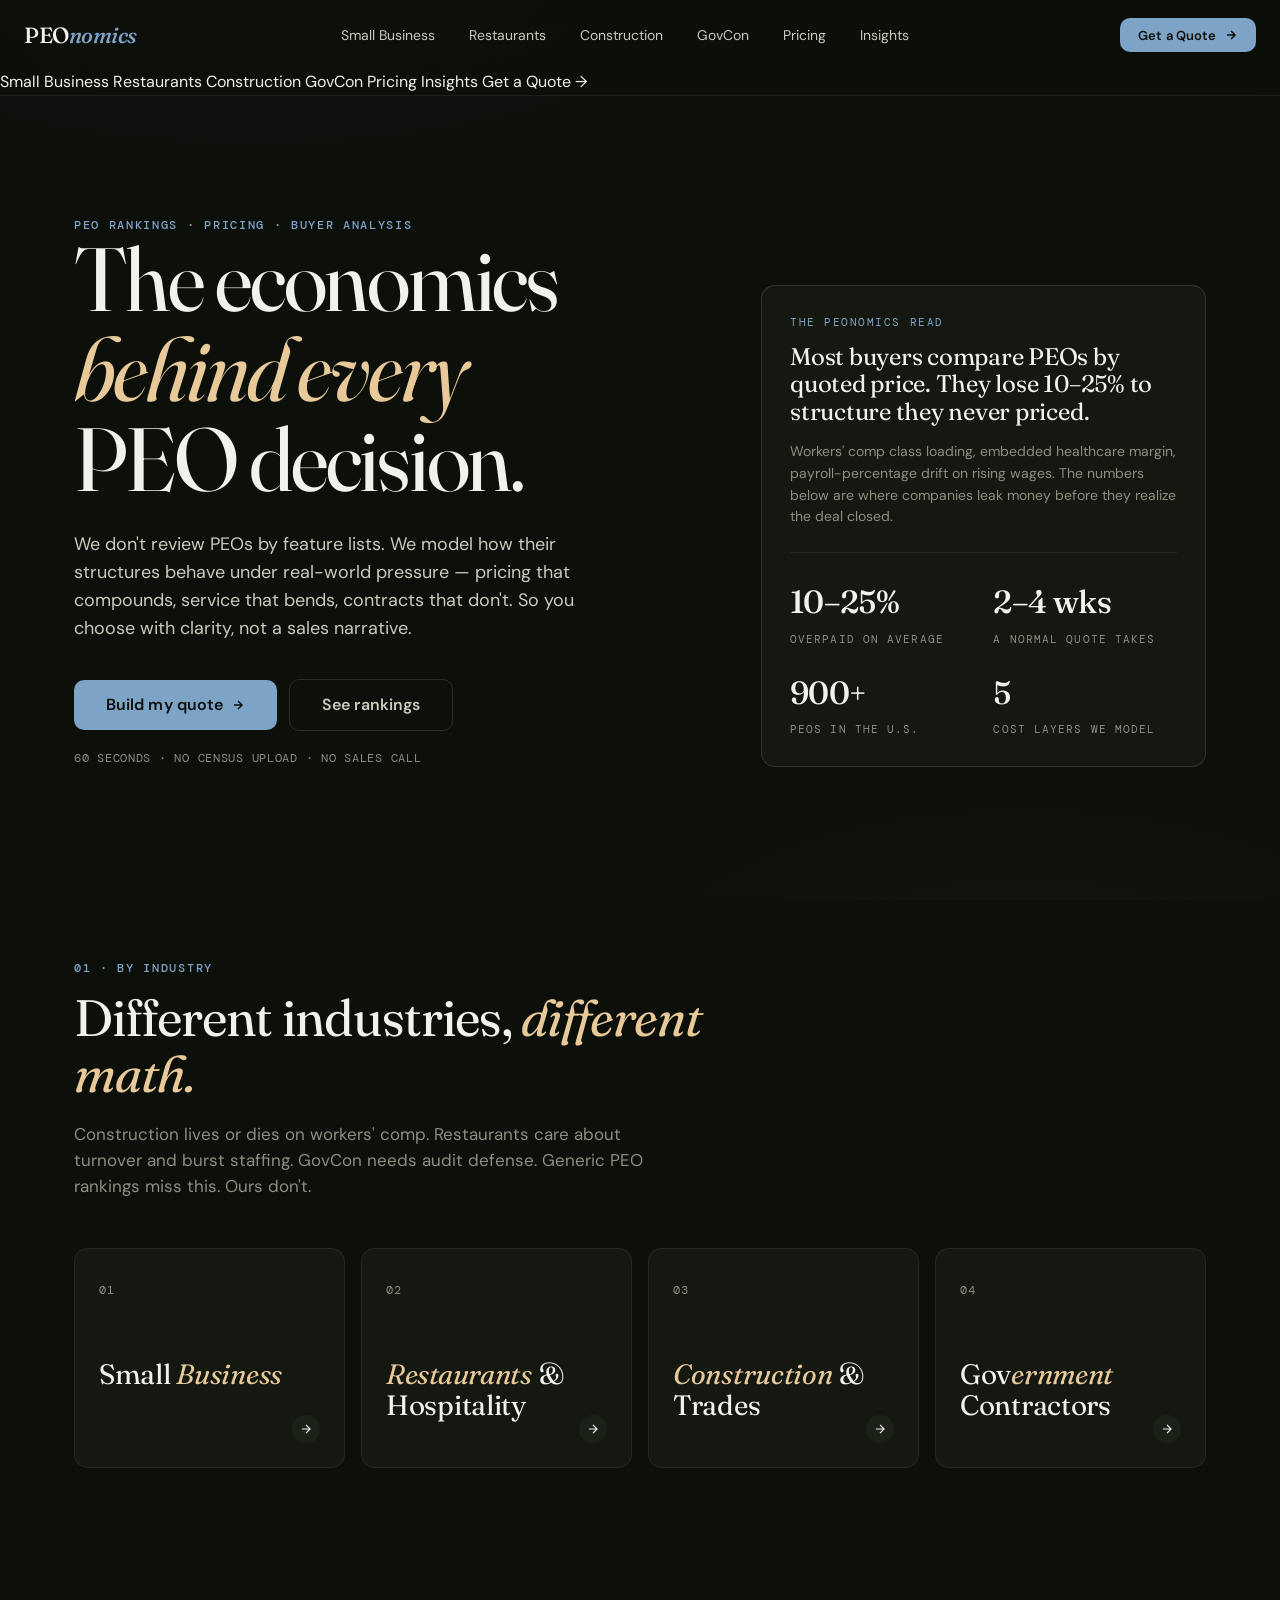
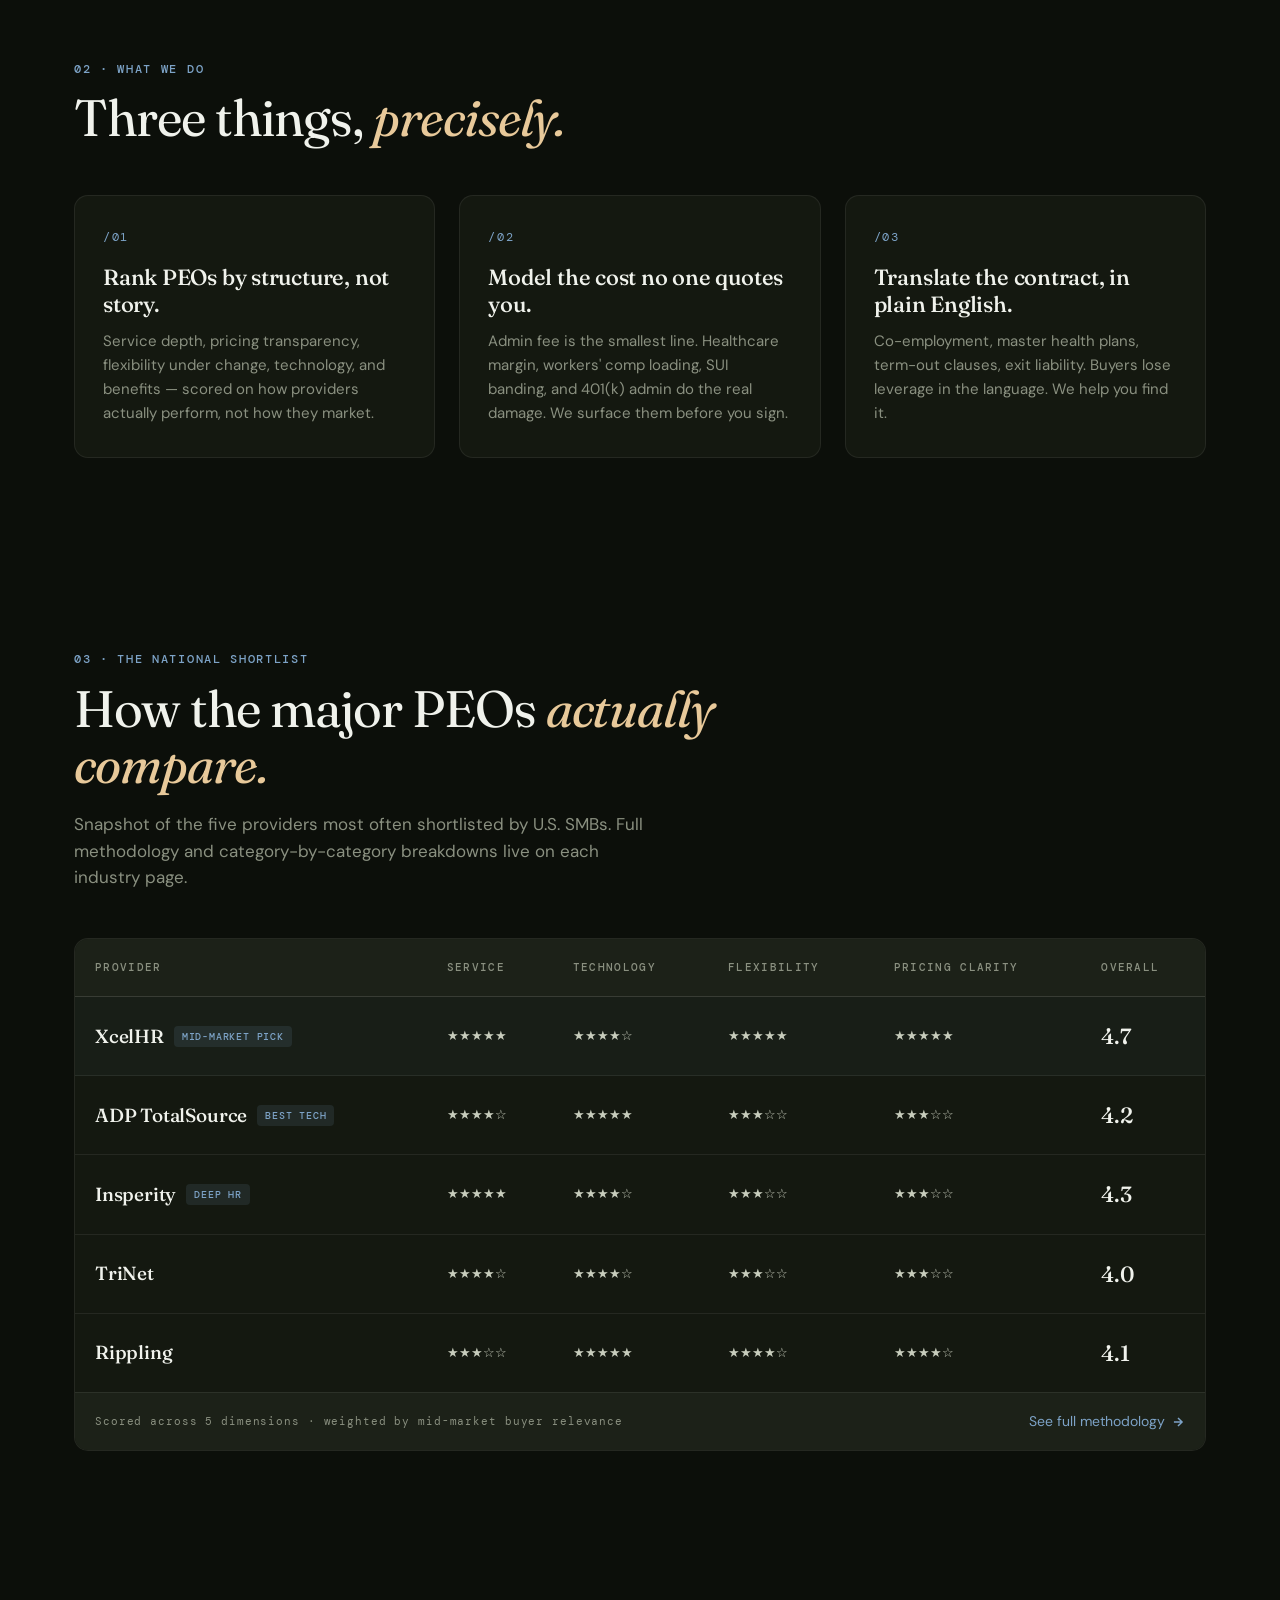
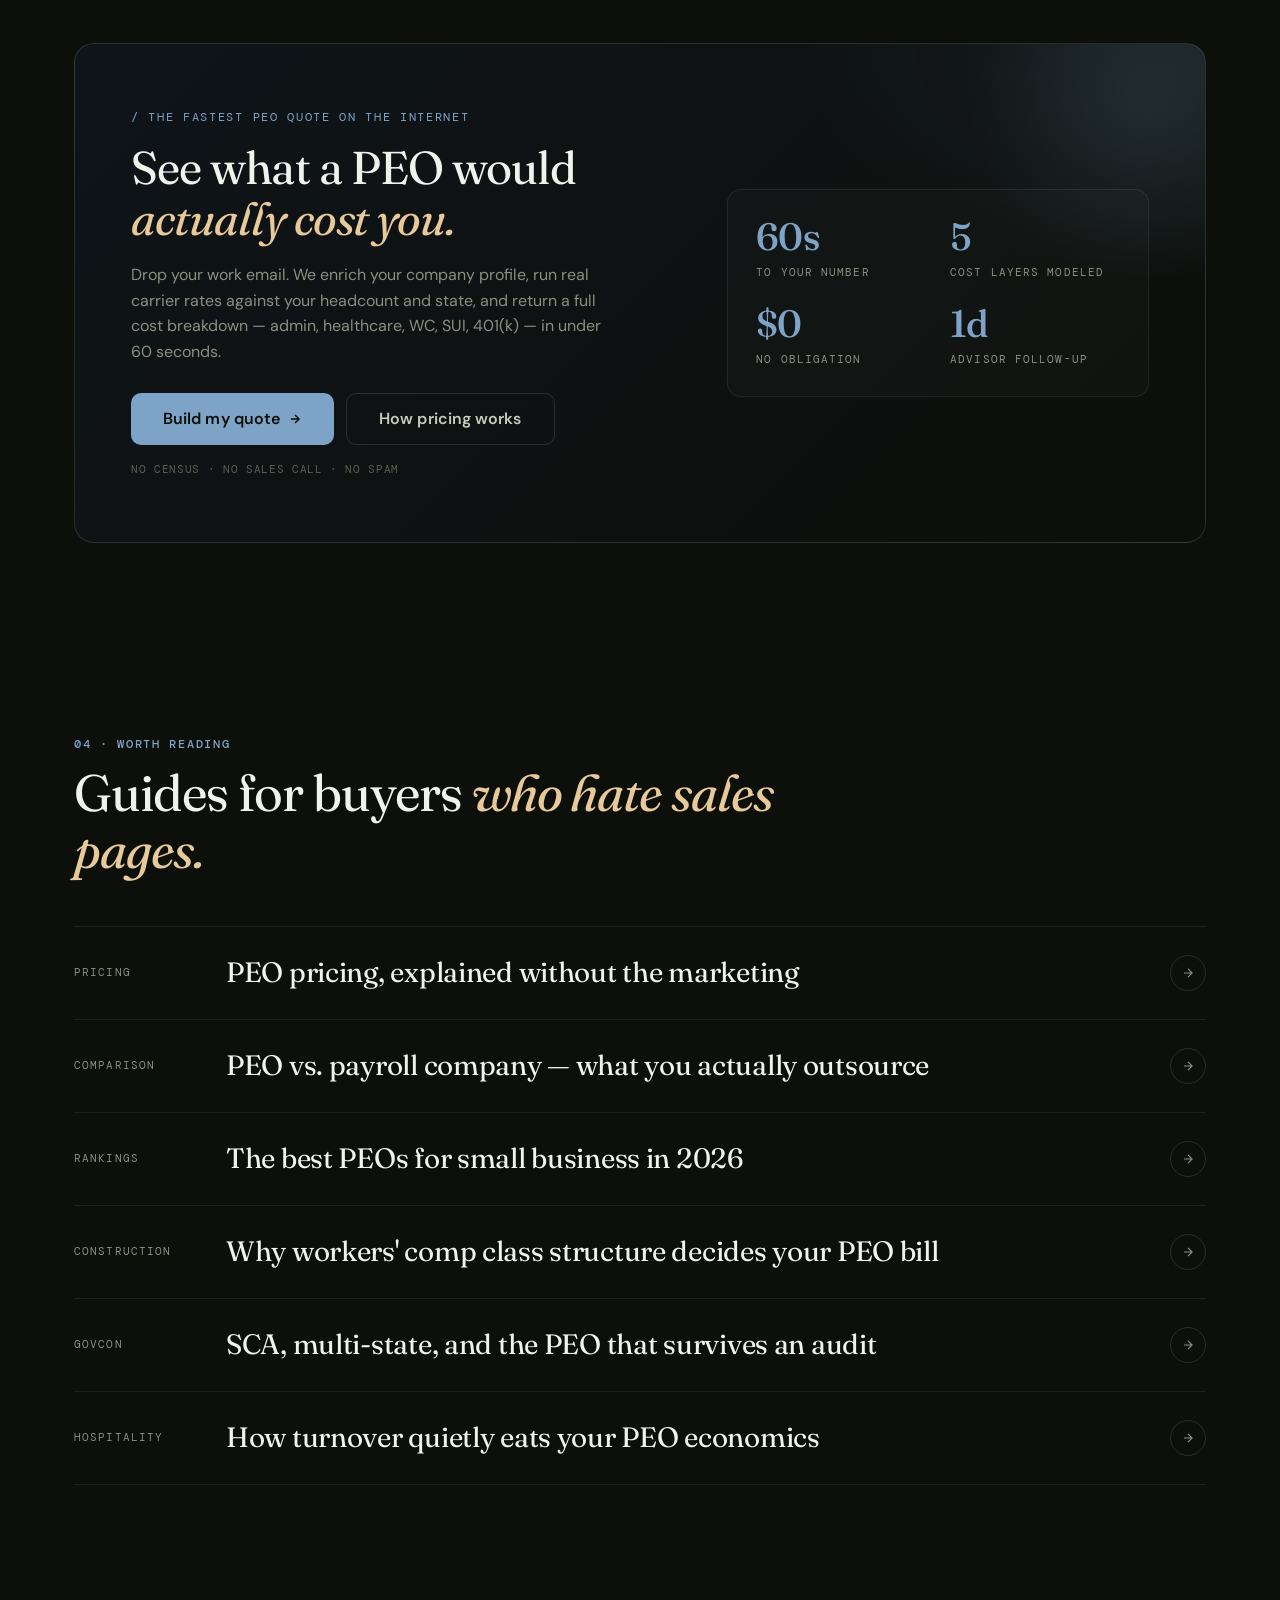
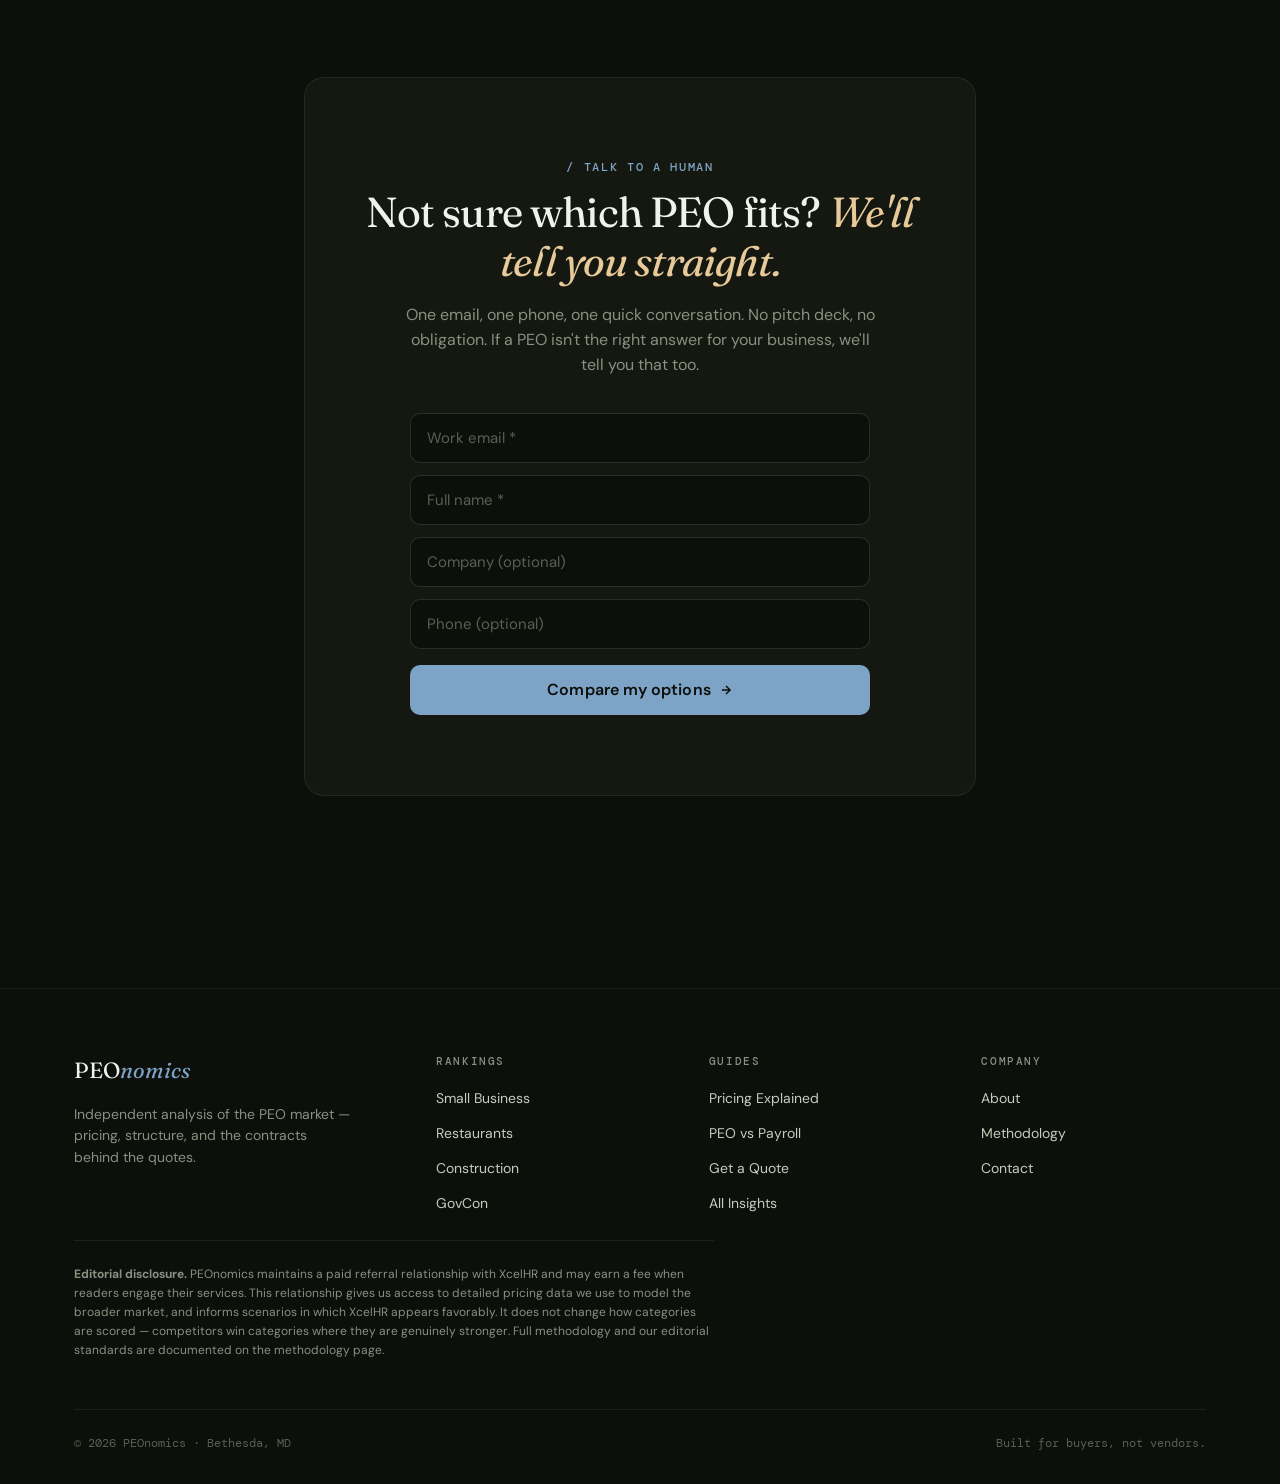
==== index.html @ 6f42fcf7 "Add files via upload" ====
<!DOCTYPE html>
<html lang="en">
<head>
  <meta charset="UTF-8">
  <meta name="viewport" content="width=device-width, initial-scale=1.0">

  <title>PEOnomics — The Economics of PEO Decisions</title>
  <meta name="description" content="Independent analysis of PEO providers, pricing models, and the structural decisions that shape what you actually pay over time.">

  <!-- Open Graph / Social -->
  <meta property="og:title" content="PEOnomics — The Economics of PEO Decisions">
  <meta property="og:description" content="Independent analysis of PEO providers, pricing models, and the structural decisions that shape what you actually pay.">
  <meta property="og:type" content="website">
  <meta property="og:url" content="https://peonomics.com/">
  <meta property="og:image" content="https://peonomics.com/assets/images/og-default.png">
  <meta name="twitter:card" content="summary_large_image">

  <link rel="icon" type="image/svg+xml" href="/favicon.svg">
  <link rel="stylesheet" href="/assets/css/tokens.css">
  <link rel="stylesheet" href="/assets/css/home.css">

  <!-- Schema -->
  <script type="application/ld+json">
  {
    "@context": "https://schema.org",
    "@type": "Organization",
    "@id": "https://peonomics.com/#organization",
    "name": "PEOnomics",
    "url": "https://peonomics.com",
    "description": "Independent analysis of PEO providers, pricing, and decisions.",
    "logo": "https://peonomics.com/assets/images/logo.svg"
  }
  </script>
  <script type="application/ld+json">
  {
    "@context": "https://schema.org",
    "@type": "WebSite",
    "@id": "https://peonomics.com/#website",
    "url": "https://peonomics.com",
    "name": "PEOnomics",
    "publisher": { "@id": "https://peonomics.com/#organization" }
  }
  </script>
</head>
<body>

  <!-- ── NAV ─────────────────────────────────────────────────────── -->
  <nav class="nav">
    <div class="nav-inner">
      <a href="/" class="nav-logo">PEO<span class="accent">nomics</span></a>

      <ul class="nav-links">
        <li><a href="/best-peo-small-business.html">Small Business</a></li>
        <li><a href="/best-peo-restaurants.html">Restaurants</a></li>
        <li><a href="/best-peo-construction.html">Construction</a></li>
        <li><a href="/best-peo-govcon.html">GovCon</a></li>
        <li><a href="/peo-pricing-explained.html">Pricing</a></li>
        <li><a href="/insights.html">Insights</a></li>
      </ul>

      <a href="/quote.html" class="btn btn-primary btn-sm nav-cta">
        Get a Quote
        <svg class="arrow" viewBox="0 0 24 24" fill="none" stroke="currentColor" stroke-width="2.5"><path d="M5 12h14M12 5l7 7-7 7"/></svg>
      </a>

      <button class="nav-toggle" aria-label="Menu">
        <svg width="22" height="22" viewBox="0 0 24 24" fill="none" stroke="currentColor" stroke-width="2"><path d="M4 6h16M4 12h16M4 18h16"/></svg>
      </button>
    </div>

    <div class="nav-mobile">
      <a href="/best-peo-small-business.html">Small Business</a>
      <a href="/best-peo-restaurants.html">Restaurants</a>
      <a href="/best-peo-construction.html">Construction</a>
      <a href="/best-peo-govcon.html">GovCon</a>
      <a href="/peo-pricing-explained.html">Pricing</a>
      <a href="/insights.html">Insights</a>
      <a href="/quote.html" class="cta">Get a Quote →</a>
    </div>
  </nav>

  <!-- ── HERO ────────────────────────────────────────────────────── -->
  <header class="hero">
    <div class="hero-inner">
      <div>
        <div class="eyebrow rise">PEO RANKINGS · PRICING · BUYER ANALYSIS</div>
        <h1 class="hero-headline rise-1">
          The economics<br>
          <span class="em">behind every</span><br>
          PEO decision.
        </h1>
        <p class="hero-sub rise-2">
          We don't review PEOs by feature lists. We model how their structures behave under real-world pressure — pricing that compounds, service that bends, contracts that don't. So you choose with clarity, not a sales narrative.
        </p>
        <div class="hero-actions rise-3">
          <a href="/quote.html" class="btn btn-primary btn-lg">
            Build my quote
            <svg class="arrow" viewBox="0 0 24 24" fill="none" stroke="currentColor" stroke-width="2.5"><path d="M5 12h14M12 5l7 7-7 7"/></svg>
          </a>
          <a href="/best-peo-small-business.html" class="btn btn-ghost btn-lg">See rankings</a>
        </div>
        <div class="hero-meta rise-4">60 SECONDS · NO CENSUS UPLOAD · NO SALES CALL</div>
      </div>

      <aside class="hero-card rise-3">
        <div class="hero-card-eyebrow">The PEOnomics Read</div>
        <div class="hero-card-title">Most buyers compare PEOs by quoted price. They lose 10–25% to structure they never priced.</div>
        <p class="text-muted" style="font-size:14px;">Workers' comp class loading, embedded healthcare margin, payroll-percentage drift on rising wages. The numbers below are where companies leak money before they realize the deal closed.</p>
        <div class="hero-card-stats">
          <div>
            <div class="stat-num">10–25%</div>
            <div class="stat-label">Over­paid on average</div>
          </div>
          <div>
            <div class="stat-num">2–4 wks</div>
            <div class="stat-label">A normal quote takes</div>
          </div>
          <div>
            <div class="stat-num">900+</div>
            <div class="stat-label">PEOs in the U.S.</div>
          </div>
          <div>
            <div class="stat-num">5</div>
            <div class="stat-label">Cost layers we model</div>
          </div>
        </div>
      </aside>
    </div>
  </header>

  <!-- ── INDUSTRY ROUTER ──────────────────────────────────────────── -->
  <section>
    <div class="container">
      <div class="section-head">
        <div class="eyebrow">01 · BY INDUSTRY</div>
        <h2>Different industries, <span class="em">different math.</span></h2>
        <p>Construction lives or dies on workers' comp. Restaurants care about turnover and burst staffing. GovCon needs audit defense. Generic PEO rankings miss this. Ours don't.</p>
      </div>

      <div class="industry-grid">
        <a href="/best-peo-small-business.html" class="industry-card">
          <div class="ic-number">01</div>
          <div class="ic-title">Small <span class="em">Business</span></div>
          <div class="ic-arrow">
            <svg width="14" height="14" viewBox="0 0 24 24" fill="none" stroke="currentColor" stroke-width="2"><path d="M5 12h14M12 5l7 7-7 7"/></svg>
          </div>
        </a>

        <a href="/best-peo-restaurants.html" class="industry-card">
          <div class="ic-number">02</div>
          <div class="ic-title"><span class="em">Restaurants</span> & Hospitality</div>
          <div class="ic-arrow">
            <svg width="14" height="14" viewBox="0 0 24 24" fill="none" stroke="currentColor" stroke-width="2"><path d="M5 12h14M12 5l7 7-7 7"/></svg>
          </div>
        </a>

        <a href="/best-peo-construction.html" class="industry-card">
          <div class="ic-number">03</div>
          <div class="ic-title"><span class="em">Construction</span> & Trades</div>
          <div class="ic-arrow">
            <svg width="14" height="14" viewBox="0 0 24 24" fill="none" stroke="currentColor" stroke-width="2"><path d="M5 12h14M12 5l7 7-7 7"/></svg>
          </div>
        </a>

        <a href="/best-peo-govcon.html" class="industry-card">
          <div class="ic-number">04</div>
          <div class="ic-title">Gov<span class="em">ernment</span> Contractors</div>
          <div class="ic-arrow">
            <svg width="14" height="14" viewBox="0 0 24 24" fill="none" stroke="currentColor" stroke-width="2"><path d="M5 12h14M12 5l7 7-7 7"/></svg>
          </div>
        </a>
      </div>
    </div>
  </section>

  <!-- ── VALUE PROPS ─────────────────────────────────────────────── -->
  <section>
    <div class="container">
      <div class="section-head">
        <div class="eyebrow">02 · WHAT WE DO</div>
        <h2>Three things, <span class="em">precisely.</span></h2>
      </div>

      <div class="values">
        <div class="value-item">
          <div class="value-num">/01</div>
          <h3 class="value-title">Rank PEOs by structure, not story.</h3>
          <p class="value-body">Service depth, pricing transparency, flexibility under change, technology, and benefits — scored on how providers actually perform, not how they market.</p>
        </div>
        <div class="value-item">
          <div class="value-num">/02</div>
          <h3 class="value-title">Model the cost no one quotes you.</h3>
          <p class="value-body">Admin fee is the smallest line. Healthcare margin, workers' comp loading, SUI banding, and 401(k) admin do the real damage. We surface them before you sign.</p>
        </div>
        <div class="value-item">
          <div class="value-num">/03</div>
          <h3 class="value-title">Translate the contract, in plain English.</h3>
          <p class="value-body">Co-employment, master health plans, term-out clauses, exit liability. Buyers lose leverage in the language. We help you find it.</p>
        </div>
      </div>
    </div>
  </section>

  <!-- ── COMPARISON SNAPSHOT ─────────────────────────────────────── -->
  <section>
    <div class="container">
      <div class="section-head">
        <div class="eyebrow">03 · THE NATIONAL SHORTLIST</div>
        <h2>How the major PEOs <span class="em">actually compare.</span></h2>
        <p>Snapshot of the five providers most often shortlisted by U.S. SMBs. Full methodology and category-by-category breakdowns live on each industry page.</p>
      </div>

      <div class="compare-wrap">
        <table class="compare-table">
          <thead>
            <tr>
              <th>Provider</th>
              <th>Service</th>
              <th>Technology</th>
              <th>Flexibility</th>
              <th>Pricing Clarity</th>
              <th>Overall</th>
            </tr>
          </thead>
          <tbody>
            <tr class="featured">
              <td data-label="Provider"><span class="provider">XcelHR<span class="winner-tag">Mid-Market Pick</span></span></td>
              <td data-label="Service"        class="score">★★★★★</td>
              <td data-label="Technology"     class="score">★★★★☆</td>
              <td data-label="Flexibility"    class="score">★★★★★</td>
              <td data-label="Pricing Clarity" class="score">★★★★★</td>
              <td data-label="Overall"        class="overall">4.7</td>
            </tr>
            <tr>
              <td data-label="Provider"><span class="provider">ADP TotalSource<span class="winner-tag">Best Tech</span></span></td>
              <td data-label="Service"        class="score">★★★★☆</td>
              <td data-label="Technology"     class="score">★★★★★</td>
              <td data-label="Flexibility"    class="score">★★★☆☆</td>
              <td data-label="Pricing Clarity" class="score">★★★☆☆</td>
              <td data-label="Overall"        class="overall">4.2</td>
            </tr>
            <tr>
              <td data-label="Provider"><span class="provider">Insperity<span class="winner-tag">Deep HR</span></span></td>
              <td data-label="Service"        class="score">★★★★★</td>
              <td data-label="Technology"     class="score">★★★★☆</td>
              <td data-label="Flexibility"    class="score">★★★☆☆</td>
              <td data-label="Pricing Clarity" class="score">★★★☆☆</td>
              <td data-label="Overall"        class="overall">4.3</td>
            </tr>
            <tr>
              <td data-label="Provider"><span class="provider">TriNet</span></td>
              <td data-label="Service"        class="score">★★★★☆</td>
              <td data-label="Technology"     class="score">★★★★☆</td>
              <td data-label="Flexibility"    class="score">★★★☆☆</td>
              <td data-label="Pricing Clarity" class="score">★★★☆☆</td>
              <td data-label="Overall"        class="overall">4.0</td>
            </tr>
            <tr>
              <td data-label="Provider"><span class="provider">Rippling</span></td>
              <td data-label="Service"        class="score">★★★☆☆</td>
              <td data-label="Technology"     class="score">★★★★★</td>
              <td data-label="Flexibility"    class="score">★★★★☆</td>
              <td data-label="Pricing Clarity" class="score">★★★★☆</td>
              <td data-label="Overall"        class="overall">4.1</td>
            </tr>
          </tbody>
        </table>
        <div class="compare-foot">
          <span class="compare-meta">Scored across 5 dimensions · weighted by mid-market buyer relevance</span>
          <a href="/best-peo-small-business.html">See full methodology
            <svg class="arrow" width="14" height="14" viewBox="0 0 24 24" fill="none" stroke="currentColor" stroke-width="2.5"><path d="M5 12h14M12 5l7 7-7 7"/></svg>
          </a>
        </div>
      </div>
    </div>
  </section>

  <!-- ── QUOTE TEASER ────────────────────────────────────────────── -->
  <section>
    <div class="container">
      <div class="quote-teaser">
        <div class="quote-teaser-grid">
          <div>
            <div class="qt-eyebrow">/ The Fastest PEO Quote on the Internet</div>
            <h2 class="qt-headline">See what a PEO would <span class="em">actually cost you.</span></h2>
            <p class="qt-body">Drop your work email. We enrich your company profile, run real carrier rates against your headcount and state, and return a full cost breakdown — admin, healthcare, WC, SUI, 401(k) — in under 60 seconds.</p>
            <div class="qt-actions">
              <a href="/quote.html" class="btn btn-primary btn-lg">
                Build my quote
                <svg class="arrow" viewBox="0 0 24 24" fill="none" stroke="currentColor" stroke-width="2.5"><path d="M5 12h14M12 5l7 7-7 7"/></svg>
              </a>
              <a href="/peo-pricing-explained.html" class="btn btn-ghost btn-lg">How pricing works</a>
            </div>
            <div class="qt-fine">NO CENSUS · NO SALES CALL · NO SPAM</div>
          </div>

          <div class="qt-stats">
            <div>
              <div class="qt-stat-num">60s</div>
              <div class="qt-stat-label">To your number</div>
            </div>
            <div>
              <div class="qt-stat-num">5</div>
              <div class="qt-stat-label">Cost layers modeled</div>
            </div>
            <div>
              <div class="qt-stat-num">$0</div>
              <div class="qt-stat-label">No obligation</div>
            </div>
            <div>
              <div class="qt-stat-num">1d</div>
              <div class="qt-stat-label">Advisor follow-up</div>
            </div>
          </div>
        </div>
      </div>
    </div>
  </section>

  <!-- ── GUIDES / INSIGHTS FEED ──────────────────────────────────── -->
  <section>
    <div class="container">
      <div class="section-head">
        <div class="eyebrow">04 · WORTH READING</div>
        <h2>Guides for buyers <span class="em">who hate sales pages.</span></h2>
      </div>

      <div class="guides">
        <a href="/peo-pricing-explained.html" class="guide-row">
          <div class="guide-tag">PRICING</div>
          <div class="guide-title">PEO pricing, explained without the marketing</div>
          <div class="guide-arrow">
            <svg width="14" height="14" viewBox="0 0 24 24" fill="none" stroke="currentColor" stroke-width="2"><path d="M5 12h14M12 5l7 7-7 7"/></svg>
          </div>
        </a>
        <a href="/peo-vs-payroll.html" class="guide-row">
          <div class="guide-tag">COMPARISON</div>
          <div class="guide-title">PEO vs. payroll company — what you actually outsource</div>
          <div class="guide-arrow">
            <svg width="14" height="14" viewBox="0 0 24 24" fill="none" stroke="currentColor" stroke-width="2"><path d="M5 12h14M12 5l7 7-7 7"/></svg>
          </div>
        </a>
        <a href="/best-peo-small-business.html" class="guide-row">
          <div class="guide-tag">RANKINGS</div>
          <div class="guide-title">The best PEOs for small business in 2026</div>
          <div class="guide-arrow">
            <svg width="14" height="14" viewBox="0 0 24 24" fill="none" stroke="currentColor" stroke-width="2"><path d="M5 12h14M12 5l7 7-7 7"/></svg>
          </div>
        </a>
        <a href="/best-peo-construction.html" class="guide-row">
          <div class="guide-tag">CONSTRUCTION</div>
          <div class="guide-title">Why workers' comp class structure decides your PEO bill</div>
          <div class="guide-arrow">
            <svg width="14" height="14" viewBox="0 0 24 24" fill="none" stroke="currentColor" stroke-width="2"><path d="M5 12h14M12 5l7 7-7 7"/></svg>
          </div>
        </a>
        <a href="/best-peo-govcon.html" class="guide-row">
          <div class="guide-tag">GOVCON</div>
          <div class="guide-title">SCA, multi-state, and the PEO that survives an audit</div>
          <div class="guide-arrow">
            <svg width="14" height="14" viewBox="0 0 24 24" fill="none" stroke="currentColor" stroke-width="2"><path d="M5 12h14M12 5l7 7-7 7"/></svg>
          </div>
        </a>
        <a href="/best-peo-restaurants.html" class="guide-row">
          <div class="guide-tag">HOSPITALITY</div>
          <div class="guide-title">How turnover quietly eats your PEO economics</div>
          <div class="guide-arrow">
            <svg width="14" height="14" viewBox="0 0 24 24" fill="none" stroke="currentColor" stroke-width="2"><path d="M5 12h14M12 5l7 7-7 7"/></svg>
          </div>
        </a>
      </div>
    </div>
  </section>

  <!-- ── LEAD CAPTURE ────────────────────────────────────────────── -->
  <section>
    <div class="container-narrow">
      <div class="lead-section">
        <div class="eyebrow">/ TALK TO A HUMAN</div>
        <h2>Not sure which PEO fits? <span class="em">We'll tell you straight.</span></h2>
        <p>One email, one phone, one quick conversation. No pitch deck, no obligation. If a PEO isn't the right answer for your business, we'll tell you that too.</p>

        <form class="lead-form" action="https://formspree.io/f/xlgzpryk" method="POST">
          <input type="hidden" name="_subject" value="New PEOnomics Lead — Home Page">
          <input type="email" name="email" placeholder="Work email *" required>
          <input type="text"  name="name"  placeholder="Full name *" required>
          <input type="text"  name="company" placeholder="Company (optional)">
          <input type="tel"   name="phone" placeholder="Phone (optional)">
          <button type="submit" class="btn btn-primary btn-lg">
            Compare my options
            <svg class="arrow" viewBox="0 0 24 24" fill="none" stroke="currentColor" stroke-width="2.5"><path d="M5 12h14M12 5l7 7-7 7"/></svg>
          </button>
        </form>
      </div>
    </div>
  </section>

  <!-- ── FOOTER ──────────────────────────────────────────────────── -->
  <footer class="footer">
    <div class="container">
      <div class="footer-grid">
        <div>
          <div class="footer-brand-line">PEO<span class="text-accent" style="font-style:italic;">nomics</span></div>
          <p class="footer-tagline">Independent analysis of the PEO market — pricing, structure, and the contracts behind the quotes.</p>
        </div>

        <div class="footer-col">
          <h5>Rankings</h5>
          <ul>
            <li><a href="/best-peo-small-business.html">Small Business</a></li>
            <li><a href="/best-peo-restaurants.html">Restaurants</a></li>
            <li><a href="/best-peo-construction.html">Construction</a></li>
            <li><a href="/best-peo-govcon.html">GovCon</a></li>
          </ul>
        </div>

        <div class="footer-col">
          <h5>Guides</h5>
          <ul>
            <li><a href="/peo-pricing-explained.html">Pricing Explained</a></li>
            <li><a href="/peo-vs-payroll.html">PEO vs Payroll</a></li>
            <li><a href="/quote.html">Get a Quote</a></li>
            <li><a href="/insights.html">All Insights</a></li>
          </ul>
        </div>

        <div class="footer-col">
          <h5>Company</h5>
          <ul>
            <li><a href="/about.html">About</a></li>
            <li><a href="/methodology.html">Methodology</a></li>
            <li><a href="/contact.html">Contact</a></li>
          </ul>
        </div>
      </div>

      <p class="footer-disclosure">
        <strong>Editorial disclosure.</strong> PEOnomics maintains a paid referral relationship with XcelHR and may earn a fee when readers engage their services. This relationship gives us access to detailed pricing data we use to model the broader market, and informs scenarios in which XcelHR appears favorably. It does not change how categories are scored — competitors win categories where they are genuinely stronger. Full methodology and our editorial standards are documented on the <a href="/methodology.html">methodology page</a>.
      </p>

      <div class="footer-bottom">
        <span>© 2026 PEOnomics · Bethesda, MD</span>
        <span>Built for buyers, not vendors.</span>
      </div>
    </div>
  </footer>

  <script src="/assets/js/site.js"></script>
</body>
</html>
---- assets/css/tokens.css ----
/* =========================================================================
   PEOnomics — Design System Tokens
   Aesthetic: Editorial advisory (Axis Group-adjacent)
   Dark forest-black base, refined serif display, steel-blue conversion accent
   ========================================================================= */

@import url('https://fonts.googleapis.com/css2?family=Fraunces:opsz,wght@9..144,300;9..144,400;9..144,500;9..144,600;9..144,700&family=DM+Mono:wght@400;500&family=DM+Sans:wght@400;500;600;700&display=swap');

:root {
  /* ── Surfaces ──────────────────────────────────────────────── */
  --bg:        #0C0F0A;       /* near-black with subtle green undertone */
  --bg-elev:   #141810;       /* card surface */
  --bg-elev-2: #1C2118;       /* nested surface */
  --bg-warm:   #14110A;       /* warm-toned editorial panel */

  /* ── Borders ──────────────────────────────────────────────── */
  --border:    rgba(255,255,255,.07);
  --border-2:  rgba(255,255,255,.12);
  --border-3:  rgba(255,255,255,.20);

  /* ── Text ─────────────────────────────────────────────────── */
  --text:      #F0F2EC;
  --text-2:    #C7CCBC;
  --muted:     #8A9080;
  --muted-2:   #5A6050;

  /* ── Steel Blue accent (conversion) ──────────────────────── */
  --accent:        #7DA3C7;
  --accent-hover:  #94B5D4;
  --accent-deep:   #5C84A8;
  --accent-dim:    rgba(125,163,199,.12);
  --accent-glow:   rgba(125,163,199,.18);

  /* ── Warm editorial accent (serif highlight) ─────────────── */
  --warm:      #E8C99A;
  --warm-dim:  rgba(232,201,154,.10);

  /* ── Status / signal colors ──────────────────────────────── */
  --positive:  #7DC798;
  --negative:  #E08989;
  --neutral:   #A8A89C;

  /* ── Typography stacks ───────────────────────────────────── */
  --f-display: 'Fraunces', 'Times New Roman', serif;
  --f-mono:    'DM Mono', 'SF Mono', ui-monospace, monospace;
  --f-body:    'DM Sans', system-ui, -apple-system, sans-serif;

  /* ── Spacing scale ───────────────────────────────────────── */
  --s-1: 4px;
  --s-2: 8px;
  --s-3: 12px;
  --s-4: 16px;
  --s-5: 24px;
  --s-6: 32px;
  --s-7: 48px;
  --s-8: 64px;
  --s-9: 96px;
  --s-10: 128px;

  /* ── Radius ──────────────────────────────────────────────── */
  --r-sm: 6px;
  --r-md: 10px;
  --r-lg: 14px;
  --r-xl: 20px;

  /* ── Container widths ────────────────────────────────────── */
  --w-narrow: 720px;
  --w-prose:  860px;
  --w-page:   1180px;
  --w-wide:   1320px;

  /* ── Motion ──────────────────────────────────────────────── */
  --ease-out: cubic-bezier(.22,.61,.36,1);
  --ease-in-out: cubic-bezier(.65,0,.35,1);
  --d-fast: .15s;
  --d-med: .25s;
  --d-slow: .45s;
}

/* =========================================================================
   RESET
   ========================================================================= */
*, *::before, *::after { box-sizing: border-box; margin: 0; padding: 0; }

html { scroll-behavior: smooth; }

body {
  background: var(--bg);
  color: var(--text);
  font-family: var(--f-body);
  font-size: 16px;
  line-height: 1.55;
  -webkit-font-smoothing: antialiased;
  -moz-osx-font-smoothing: grayscale;
  text-rendering: optimizeLegibility;
  min-height: 100vh;

  /* Atmospheric background — two soft radial gradients */
  background-image:
    radial-gradient(ellipse 80% 50% at 20% -10%, rgba(125,163,199,.06) 0%, transparent 60%),
    radial-gradient(ellipse 60% 40% at 80% 110%, rgba(232,201,154,.04) 0%, transparent 60%);
  background-attachment: fixed;
}

img, svg, video { display: block; max-width: 100%; height: auto; }
button { font: inherit; cursor: pointer; }
a { color: inherit; text-decoration: none; }

::selection { background: var(--accent); color: var(--bg); }

/* =========================================================================
   TYPOGRAPHY
   ========================================================================= */

/* Editorial display — for big H1s and editorial moments */
.display {
  font-family: var(--f-display);
  font-weight: 400;
  font-style: normal;
  letter-spacing: -0.02em;
  line-height: 1.02;
  font-variation-settings: 'opsz' 144;
}

/* Eyebrow — mono label above headings */
.eyebrow {
  font-family: var(--f-mono);
  font-size: 12px;
  font-weight: 500;
  letter-spacing: 0.14em;
  text-transform: uppercase;
  color: var(--accent);
}

.eyebrow-muted {
  color: var(--muted);
}

/* Headlines */
h1, h2, h3, h4 { font-weight: 600; letter-spacing: -0.01em; line-height: 1.15; }

h1 { font-size: clamp(40px, 6vw, 76px); }
h2 { font-size: clamp(28px, 3.6vw, 44px); }
h3 { font-size: clamp(20px, 2vw, 26px); }
h4 { font-size: 17px; }

p { color: var(--text-2); }
p.lead {
  font-size: 19px;
  line-height: 1.55;
  color: var(--text-2);
  max-width: 640px;
}

.serif-emph {
  font-family: var(--f-display);
  font-weight: 400;
  font-style: italic;
  color: var(--warm);
}

/* =========================================================================
   LAYOUT PRIMITIVES
   ========================================================================= */
.container {
  width: 100%;
  max-width: var(--w-page);
  margin: 0 auto;
  padding: 0 24px;
}
.container-narrow { max-width: var(--w-narrow); margin: 0 auto; padding: 0 24px; }
.container-prose  { max-width: var(--w-prose);  margin: 0 auto; padding: 0 24px; }
.container-wide   { max-width: var(--w-wide);   margin: 0 auto; padding: 0 24px; }

section { padding: var(--s-9) 0; }
section.tight { padding: var(--s-7) 0; }

/* Section divider — subtle horizontal line */
.divider {
  height: 1px;
  background: var(--border);
  margin: 0;
  border: 0;
}

/* =========================================================================
   BUTTONS
   ========================================================================= */
.btn {
  display: inline-flex;
  align-items: center;
  gap: 8px;
  border: none;
  padding: 14px 24px;
  font-family: var(--f-body);
  font-weight: 600;
  font-size: 15px;
  cursor: pointer;
  border-radius: var(--r-md);
  transition: all var(--d-fast) var(--ease-out);
  letter-spacing: 0.005em;
  text-decoration: none;
  line-height: 1;
}

.btn-primary {
  background: var(--accent);
  color: #0C0F0A;
}
.btn-primary:hover {
  background: var(--accent-hover);
  transform: translateY(-1px);
  box-shadow: 0 8px 24px var(--accent-glow);
}

.btn-ghost {
  background: transparent;
  color: var(--text-2);
  border: 1px solid var(--border-2);
}
.btn-ghost:hover {
  background: var(--bg-elev-2);
  color: var(--text);
  border-color: var(--border-3);
}

.btn-outline {
  background: transparent;
  color: var(--accent);
  border: 1px solid rgba(125,163,199,.35);
}
.btn-outline:hover {
  background: var(--accent-dim);
  border-color: var(--accent);
}

.btn-lg { padding: 17px 32px; font-size: 16px; }
.btn-sm { padding: 10px 18px; font-size: 13px; }

/* Arrow used inside buttons */
.btn .arrow {
  width: 14px;
  height: 14px;
  transition: transform var(--d-fast) var(--ease-out);
}
.btn:hover .arrow { transform: translateX(3px); }

/* =========================================================================
   CARDS
   ========================================================================= */
.card {
  background: var(--bg-elev);
  border: 1px solid var(--border);
  border-radius: var(--r-lg);
  padding: var(--s-5);
  transition: border-color var(--d-med) var(--ease-out), transform var(--d-med) var(--ease-out);
}
.card:hover {
  border-color: var(--border-2);
}

.card-link {
  display: block;
  position: relative;
}
.card-link:hover {
  border-color: var(--border-3);
  transform: translateY(-2px);
}

.card-eyebrow {
  font-family: var(--f-mono);
  font-size: 11px;
  letter-spacing: 0.12em;
  text-transform: uppercase;
  color: var(--muted);
  margin-bottom: var(--s-3);
}

.card-title {
  font-family: var(--f-body);
  font-size: 17px;
  font-weight: 600;
  color: var(--text);
  margin-bottom: var(--s-2);
}

.card-body {
  font-size: 14px;
  color: var(--muted);
  line-height: 1.55;
}

/* =========================================================================
   NAVIGATION
   ========================================================================= */
.nav {
  position: sticky;
  top: 0;
  z-index: 50;
  background: rgba(12,15,10,.78);
  backdrop-filter: blur(14px);
  -webkit-backdrop-filter: blur(14px);
  border-bottom: 1px solid var(--border);
}
.nav-inner {
  max-width: var(--w-wide);
  margin: 0 auto;
  padding: 18px 24px;
  display: flex;
  align-items: center;
  justify-content: space-between;
  gap: 24px;
}
.nav-logo {
  font-family: var(--f-display);
  font-weight: 500;
  font-size: 22px;
  letter-spacing: -0.02em;
  color: var(--text);
}
.nav-logo .accent { color: var(--accent); font-style: italic; }

.nav-links {
  display: flex;
  align-items: center;
  gap: 6px;
  list-style: none;
}
.nav-links a {
  font-size: 14px;
  color: var(--text-2);
  padding: 8px 14px;
  border-radius: var(--r-sm);
  transition: color var(--d-fast) var(--ease-out), background var(--d-fast) var(--ease-out);
}
.nav-links a:hover {
  color: var(--text);
  background: var(--bg-elev-2);
}
.nav-links a.is-active {
  color: var(--accent);
}
.nav-cta {
  margin-left: 8px;
}

/* Mobile nav toggle (basic; full menu in JS) */
.nav-toggle { display: none; background: none; border: none; color: var(--text); }

@media (max-width: 860px) {
  .nav-links { display: none; }
  .nav-toggle { display: block; }
  .nav-cta { display: none; }
  .nav-mobile-open .nav-mobile {
    display: flex;
  }
  .nav-mobile {
    display: none;
    position: absolute;
    top: 100%;
    left: 0;
    right: 0;
    flex-direction: column;
    background: var(--bg-elev);
    border-bottom: 1px solid var(--border);
    padding: 16px 24px;
    gap: 4px;
  }
  .nav-mobile a {
    padding: 14px;
    color: var(--text-2);
    font-size: 15px;
    border-radius: var(--r-sm);
  }
  .nav-mobile a:hover { background: var(--bg-elev-2); color: var(--text); }
  .nav-mobile a.cta {
    color: var(--bg);
    background: var(--accent);
    font-weight: 600;
    margin-top: 8px;
    text-align: center;
  }
}

/* =========================================================================
   FOOTER
   ========================================================================= */
.footer {
  border-top: 1px solid var(--border);
  padding: var(--s-8) 0 var(--s-6);
  margin-top: var(--s-9);
}
.footer-grid {
  display: grid;
  grid-template-columns: 1.4fr 1fr 1fr 1fr;
  gap: 48px;
}
.footer-brand-line {
  font-family: var(--f-display);
  font-size: 22px;
  margin-bottom: var(--s-4);
}
.footer-tagline {
  color: var(--muted);
  font-size: 14px;
  max-width: 280px;
  line-height: 1.55;
}
.footer-col h5 {
  font-family: var(--f-mono);
  font-size: 11px;
  font-weight: 500;
  letter-spacing: 0.14em;
  text-transform: uppercase;
  color: var(--muted);
  margin-bottom: var(--s-4);
}
.footer-col ul { list-style: none; display: flex; flex-direction: column; gap: 10px; }
.footer-col a {
  color: var(--text-2);
  font-size: 14px;
  transition: color var(--d-fast) var(--ease-out);
}
.footer-col a:hover { color: var(--accent); }
.footer-bottom {
  margin-top: var(--s-7);
  padding-top: var(--s-5);
  border-top: 1px solid var(--border);
  display: flex;
  justify-content: space-between;
  align-items: center;
  flex-wrap: wrap;
  gap: 16px;
  font-size: 12px;
  font-family: var(--f-mono);
  color: var(--muted-2);
}
.footer-disclosure {
  font-size: 12px;
  color: var(--muted);
  line-height: 1.6;
  max-width: 640px;
  font-family: var(--f-body);
  margin-top: var(--s-5);
  padding-top: var(--s-5);
  border-top: 1px solid var(--border);
}

@media (max-width: 860px) {
  .footer-grid { grid-template-columns: 1fr 1fr; gap: 32px; }
}
@media (max-width: 520px) {
  .footer-grid { grid-template-columns: 1fr; gap: 28px; }
}

/* =========================================================================
   DISCLOSURE EYEBROW (per FTC requirements)
   ========================================================================= */
.disclosure-bar {
  background: var(--bg-elev);
  border-bottom: 1px solid var(--border);
  font-family: var(--f-mono);
  font-size: 11px;
  letter-spacing: 0.06em;
  color: var(--muted);
  text-align: center;
  padding: 10px 24px;
}
.disclosure-bar a {
  color: var(--text-2);
  text-decoration: underline;
  text-decoration-color: var(--border-3);
  text-underline-offset: 3px;
}
.disclosure-bar a:hover { color: var(--accent); }

/* =========================================================================
   UTILITIES
   ========================================================================= */
.center-text { text-align: center; }
.mt-2 { margin-top: var(--s-2); }
.mt-3 { margin-top: var(--s-3); }
.mt-4 { margin-top: var(--s-4); }
.mt-5 { margin-top: var(--s-5); }
.mt-6 { margin-top: var(--s-6); }
.mt-7 { margin-top: var(--s-7); }

.text-muted { color: var(--muted); }
.text-warm  { color: var(--warm); }
.text-accent { color: var(--accent); }

/* Subtle grid pattern overlay (use sparingly) */
.bg-grid {
  background-image:
    linear-gradient(rgba(255,255,255,.02) 1px, transparent 1px),
    linear-gradient(90deg, rgba(255,255,255,.02) 1px, transparent 1px);
  background-size: 48px 48px;
}

/* Reveal animation — for first viewport elements */
@keyframes rise {
  from { opacity: 0; transform: translateY(14px); }
  to   { opacity: 1; transform: translateY(0); }
}
.rise   { animation: rise .7s var(--ease-out) both; }
.rise-1 { animation: rise .7s var(--ease-out) .08s both; }
.rise-2 { animation: rise .7s var(--ease-out) .16s both; }
.rise-3 { animation: rise .7s var(--ease-out) .24s both; }
.rise-4 { animation: rise .7s var(--ease-out) .32s both; }
.rise-5 { animation: rise .7s var(--ease-out) .40s both; }
.rise-6 { animation: rise .7s var(--ease-out) .48s both; }

@media (prefers-reduced-motion: reduce) {
  *, *::before, *::after {
    animation-duration: 0.01ms !important;
    transition-duration: 0.01ms !important;
  }
  html { scroll-behavior: auto; }
}
---- assets/css/home.css ----
/* =========================================================================
   PEOnomics — Home page styles
   Builds on tokens.css
   ========================================================================= */

/* ── HERO ─────────────────────────────────────────────────────────── */
.hero {
  padding: 120px 0 96px;
  position: relative;
  overflow: hidden;
}
.hero-inner {
  max-width: var(--w-page);
  margin: 0 auto;
  padding: 0 24px;
  display: grid;
  grid-template-columns: 1.4fr 1fr;
  gap: 64px;
  align-items: end;
}
.hero-headline {
  font-family: var(--f-display);
  font-weight: 400;
  font-size: clamp(48px, 7vw, 92px);
  line-height: 1.0;
  letter-spacing: -0.025em;
  color: var(--text);
  font-variation-settings: 'opsz' 144;
}
.hero-headline .em {
  font-style: italic;
  color: var(--warm);
  font-weight: 400;
}
.hero-headline .accent-word {
  color: var(--accent);
  font-style: italic;
}
.hero-sub {
  margin-top: 28px;
  font-size: 18px;
  line-height: 1.55;
  color: var(--text-2);
  max-width: 520px;
}
.hero-actions {
  margin-top: 36px;
  display: flex;
  gap: 12px;
  align-items: center;
  flex-wrap: wrap;
}
.hero-meta {
  font-family: var(--f-mono);
  font-size: 12px;
  color: var(--muted);
  letter-spacing: 0.06em;
  margin-top: 18px;
}

/* Right column — credibility callout card */
.hero-card {
  background: var(--bg-elev);
  border: 1px solid var(--border-2);
  border-radius: var(--r-lg);
  padding: 28px;
  position: relative;
}
.hero-card-eyebrow {
  font-family: var(--f-mono);
  font-size: 11px;
  letter-spacing: 0.14em;
  text-transform: uppercase;
  color: var(--accent);
  margin-bottom: 12px;
}
.hero-card-title {
  font-family: var(--f-display);
  font-size: 24px;
  line-height: 1.15;
  letter-spacing: -0.01em;
  color: var(--text);
  margin-bottom: 16px;
}
.hero-card-stats {
  display: grid;
  grid-template-columns: 1fr 1fr;
  gap: 20px;
  margin-top: 24px;
  padding-top: 24px;
  border-top: 1px solid var(--border);
}
.stat-num {
  font-family: var(--f-display);
  font-size: 32px;
  font-weight: 500;
  color: var(--text);
  letter-spacing: -0.02em;
}
.stat-label {
  font-family: var(--f-mono);
  font-size: 11px;
  letter-spacing: 0.1em;
  text-transform: uppercase;
  color: var(--muted);
  margin-top: 4px;
}

@media (max-width: 960px) {
  .hero-inner { grid-template-columns: 1fr; gap: 48px; }
  .hero { padding: 80px 0 64px; }
}

/* ── SECTION HEADINGS ──────────────────────────────────────────────── */
.section-head {
  margin-bottom: var(--s-7);
  max-width: 700px;
}
.section-head h2 {
  font-family: var(--f-display);
  font-weight: 400;
  font-size: clamp(32px, 4vw, 52px);
  letter-spacing: -0.02em;
  line-height: 1.1;
  margin-top: 12px;
}
.section-head h2 .em {
  font-style: italic;
  color: var(--warm);
}
.section-head p {
  margin-top: 18px;
  font-size: 17px;
  line-height: 1.55;
  max-width: 580px;
  color: var(--muted);
}

/* ── INDUSTRY GRID ─────────────────────────────────────────────────── */
.industry-grid {
  display: grid;
  grid-template-columns: repeat(4, 1fr);
  gap: 16px;
}
.industry-card {
  position: relative;
  display: block;
  background: var(--bg-elev);
  border: 1px solid var(--border);
  border-radius: var(--r-lg);
  padding: 32px 24px;
  min-height: 220px;
  overflow: hidden;
  transition: all var(--d-med) var(--ease-out);
}
.industry-card::before {
  content: '';
  position: absolute;
  inset: 0;
  background: radial-gradient(circle at 20% 20%, var(--accent-dim) 0%, transparent 55%);
  opacity: 0;
  transition: opacity var(--d-med) var(--ease-out);
  pointer-events: none;
}
.industry-card:hover {
  border-color: var(--border-3);
  transform: translateY(-3px);
}
.industry-card:hover::before { opacity: 1; }
.industry-card .ic-number {
  font-family: var(--f-mono);
  font-size: 12px;
  color: var(--muted);
  letter-spacing: 0.12em;
}
.industry-card .ic-title {
  font-family: var(--f-display);
  font-size: 28px;
  font-weight: 400;
  line-height: 1.1;
  letter-spacing: -0.01em;
  color: var(--text);
  margin-top: 60px;
}
.industry-card .ic-title .em {
  font-style: italic;
  color: var(--warm);
}
.industry-card .ic-arrow {
  position: absolute;
  bottom: 24px;
  right: 24px;
  width: 28px;
  height: 28px;
  border-radius: 50%;
  background: var(--bg-elev-2);
  display: flex;
  align-items: center;
  justify-content: center;
  transition: all var(--d-med) var(--ease-out);
}
.industry-card:hover .ic-arrow {
  background: var(--accent);
  color: var(--bg);
  transform: rotate(-45deg);
}

@media (max-width: 1000px) {
  .industry-grid { grid-template-columns: repeat(2, 1fr); }
}
@media (max-width: 520px) {
  .industry-grid { grid-template-columns: 1fr; }
}

/* ── VALUE PROPS ───────────────────────────────────────────────────── */
.values {
  display: grid;
  grid-template-columns: repeat(3, 1fr);
  gap: 24px;
}
.value-item {
  padding: 32px 28px;
  border: 1px solid var(--border);
  border-radius: var(--r-lg);
  background: var(--bg-elev);
}
.value-num {
  font-family: var(--f-mono);
  font-size: 12px;
  color: var(--accent);
  letter-spacing: 0.14em;
  margin-bottom: 18px;
}
.value-title {
  font-family: var(--f-display);
  font-size: 22px;
  font-weight: 500;
  line-height: 1.2;
  letter-spacing: -0.01em;
  margin-bottom: 12px;
  color: var(--text);
}
.value-body {
  color: var(--muted);
  font-size: 15px;
  line-height: 1.6;
}

@media (max-width: 860px) {
  .values { grid-template-columns: 1fr; }
}

/* ── COMPARISON TABLE ─────────────────────────────────────────────── */
.compare-wrap {
  background: var(--bg-elev);
  border: 1px solid var(--border);
  border-radius: var(--r-lg);
  overflow: hidden;
}
.compare-table {
  width: 100%;
  border-collapse: collapse;
  font-size: 14px;
}
.compare-table thead th {
  text-align: left;
  font-family: var(--f-mono);
  font-size: 11px;
  font-weight: 500;
  letter-spacing: 0.12em;
  text-transform: uppercase;
  color: var(--muted);
  padding: 20px 20px;
  background: var(--bg-elev-2);
  border-bottom: 1px solid var(--border-2);
}
.compare-table td {
  padding: 22px 20px;
  border-bottom: 1px solid var(--border);
  color: var(--text-2);
}
.compare-table tr:last-child td { border-bottom: 0; }
.compare-table .provider {
  font-family: var(--f-display);
  font-size: 19px;
  font-weight: 500;
  color: var(--text);
  letter-spacing: -0.01em;
}
.compare-table .provider .winner-tag {
  display: inline-block;
  margin-left: 10px;
  padding: 3px 8px;
  background: var(--accent-dim);
  color: var(--accent);
  font-family: var(--f-mono);
  font-size: 10px;
  font-weight: 500;
  letter-spacing: 0.08em;
  text-transform: uppercase;
  border-radius: 4px;
  vertical-align: 3px;
}
.compare-table .score {
  font-family: var(--f-mono);
  font-size: 13px;
  color: var(--text-2);
}
.compare-table .overall {
  font-family: var(--f-display);
  font-size: 22px;
  font-weight: 500;
  color: var(--text);
  letter-spacing: -0.01em;
}
.compare-table tr.featured td {
  background: rgba(125,163,199,.04);
}

.compare-foot {
  padding: 18px 20px;
  background: var(--bg-elev-2);
  border-top: 1px solid var(--border);
  display: flex;
  justify-content: space-between;
  align-items: center;
  flex-wrap: wrap;
  gap: 12px;
}
.compare-foot a {
  color: var(--accent);
  font-size: 14px;
  display: inline-flex;
  align-items: center;
  gap: 6px;
}
.compare-foot a:hover { text-decoration: underline; }
.compare-foot .compare-meta {
  font-family: var(--f-mono);
  font-size: 11px;
  color: var(--muted);
  letter-spacing: 0.08em;
}

@media (max-width: 700px) {
  .compare-table thead { display: none; }
  .compare-table tr {
    display: block;
    border-bottom: 1px solid var(--border);
    padding: 12px 0;
  }
  .compare-table td {
    display: flex;
    justify-content: space-between;
    padding: 8px 20px;
    border-bottom: 0;
  }
  .compare-table td::before {
    content: attr(data-label);
    font-family: var(--f-mono);
    font-size: 11px;
    color: var(--muted);
    letter-spacing: 0.08em;
    text-transform: uppercase;
  }
}

/* ── QUOTE TEASER (the high-intent CTA section) ─────────────────── */
.quote-teaser {
  position: relative;
  background:
    radial-gradient(ellipse 60% 80% at 100% 0%, rgba(125,163,199,.10) 0%, transparent 60%),
    linear-gradient(135deg, #0F1419 0%, #0C0F0A 100%);
  border: 1px solid var(--border-2);
  border-radius: var(--r-xl);
  padding: 64px 56px;
  overflow: hidden;
}
.quote-teaser::before {
  content: '';
  position: absolute;
  top: -120px;
  right: -120px;
  width: 360px;
  height: 360px;
  background: radial-gradient(circle, var(--accent-dim) 0%, transparent 70%);
  pointer-events: none;
}
.quote-teaser-grid {
  display: grid;
  grid-template-columns: 1.3fr 1fr;
  gap: 48px;
  align-items: center;
  position: relative;
}
.qt-eyebrow {
  font-family: var(--f-mono);
  font-size: 12px;
  letter-spacing: 0.14em;
  text-transform: uppercase;
  color: var(--accent);
  margin-bottom: 16px;
}
.qt-headline {
  font-family: var(--f-display);
  font-weight: 400;
  font-size: clamp(30px, 4vw, 46px);
  line-height: 1.1;
  letter-spacing: -0.02em;
  color: var(--text);
}
.qt-headline .em { font-style: italic; color: var(--warm); }
.qt-body {
  margin-top: 18px;
  font-size: 16px;
  line-height: 1.6;
  color: var(--muted);
  max-width: 480px;
}
.qt-actions { margin-top: 28px; display: flex; gap: 12px; flex-wrap: wrap; }
.qt-fine {
  margin-top: 16px;
  font-family: var(--f-mono);
  font-size: 11px;
  color: var(--muted-2);
  letter-spacing: 0.06em;
}
.qt-stats {
  display: grid;
  grid-template-columns: 1fr 1fr;
  gap: 24px;
  padding: 28px;
  background: rgba(255,255,255,.02);
  border: 1px solid var(--border);
  border-radius: var(--r-lg);
}
.qt-stat-num {
  font-family: var(--f-display);
  font-size: 38px;
  font-weight: 500;
  color: var(--accent);
  letter-spacing: -0.02em;
  line-height: 1;
}
.qt-stat-label {
  font-family: var(--f-mono);
  font-size: 11px;
  color: var(--muted);
  letter-spacing: 0.1em;
  text-transform: uppercase;
  margin-top: 8px;
}

@media (max-width: 860px) {
  .quote-teaser { padding: 40px 28px; }
  .quote-teaser-grid { grid-template-columns: 1fr; gap: 32px; }
}

/* ── GUIDES LIST (editorial feed) ─────────────────────────────────── */
.guides {
  display: flex;
  flex-direction: column;
  border-top: 1px solid var(--border);
}
.guide-row {
  display: grid;
  grid-template-columns: 120px 1fr auto;
  gap: 32px;
  align-items: center;
  padding: 28px 0;
  border-bottom: 1px solid var(--border);
  transition: padding var(--d-med) var(--ease-out);
  position: relative;
}
.guide-row:hover {
  padding-left: 16px;
  padding-right: 16px;
}
.guide-row::after {
  content: '';
  position: absolute;
  inset: 0;
  background: linear-gradient(90deg, var(--accent-dim) 0%, transparent 30%);
  opacity: 0;
  transition: opacity var(--d-med) var(--ease-out);
  pointer-events: none;
  border-radius: var(--r-md);
}
.guide-row:hover::after { opacity: 1; }
.guide-tag {
  font-family: var(--f-mono);
  font-size: 11px;
  letter-spacing: 0.1em;
  text-transform: uppercase;
  color: var(--muted);
}
.guide-title {
  font-family: var(--f-display);
  font-size: clamp(20px, 2.2vw, 28px);
  font-weight: 400;
  letter-spacing: -0.01em;
  line-height: 1.2;
  color: var(--text);
}
.guide-title:hover { color: var(--warm); }
.guide-arrow {
  width: 36px;
  height: 36px;
  border-radius: 50%;
  border: 1px solid var(--border-2);
  display: flex;
  align-items: center;
  justify-content: center;
  color: var(--muted);
  transition: all var(--d-med) var(--ease-out);
}
.guide-row:hover .guide-arrow {
  background: var(--accent);
  color: var(--bg);
  border-color: var(--accent);
}

@media (max-width: 700px) {
  .guide-row { grid-template-columns: 1fr auto; }
  .guide-tag { display: none; }
}

/* ── INLINE LEAD FORM (final CTA on home) ─────────────────────────── */
.lead-section {
  text-align: center;
  padding: 80px 24px;
  border: 1px solid var(--border);
  border-radius: var(--r-xl);
  background: var(--bg-elev);
}
.lead-section h2 {
  font-family: var(--f-display);
  font-weight: 400;
  font-size: clamp(28px, 3.6vw, 42px);
  letter-spacing: -0.02em;
  max-width: 600px;
  margin: 12px auto 0;
  line-height: 1.15;
}
.lead-section h2 .em { font-style: italic; color: var(--warm); }
.lead-section p {
  max-width: 480px;
  margin: 18px auto 0;
  color: var(--muted);
  font-size: 16px;
}
.lead-form {
  max-width: 460px;
  margin: 36px auto 0;
  display: grid;
  gap: 12px;
}
.lead-form input {
  width: 100%;
  background: var(--bg);
  border: 1px solid var(--border-2);
  color: var(--text);
  padding: 14px 16px;
  border-radius: var(--r-md);
  font-family: var(--f-body);
  font-size: 15px;
  transition: border-color var(--d-fast) var(--ease-out);
}
.lead-form input:focus {
  outline: none;
  border-color: var(--accent);
}
.lead-form input::placeholder { color: var(--muted-2); }
.lead-form button {
  margin-top: 4px;
  width: 100%;
  justify-content: center;
}
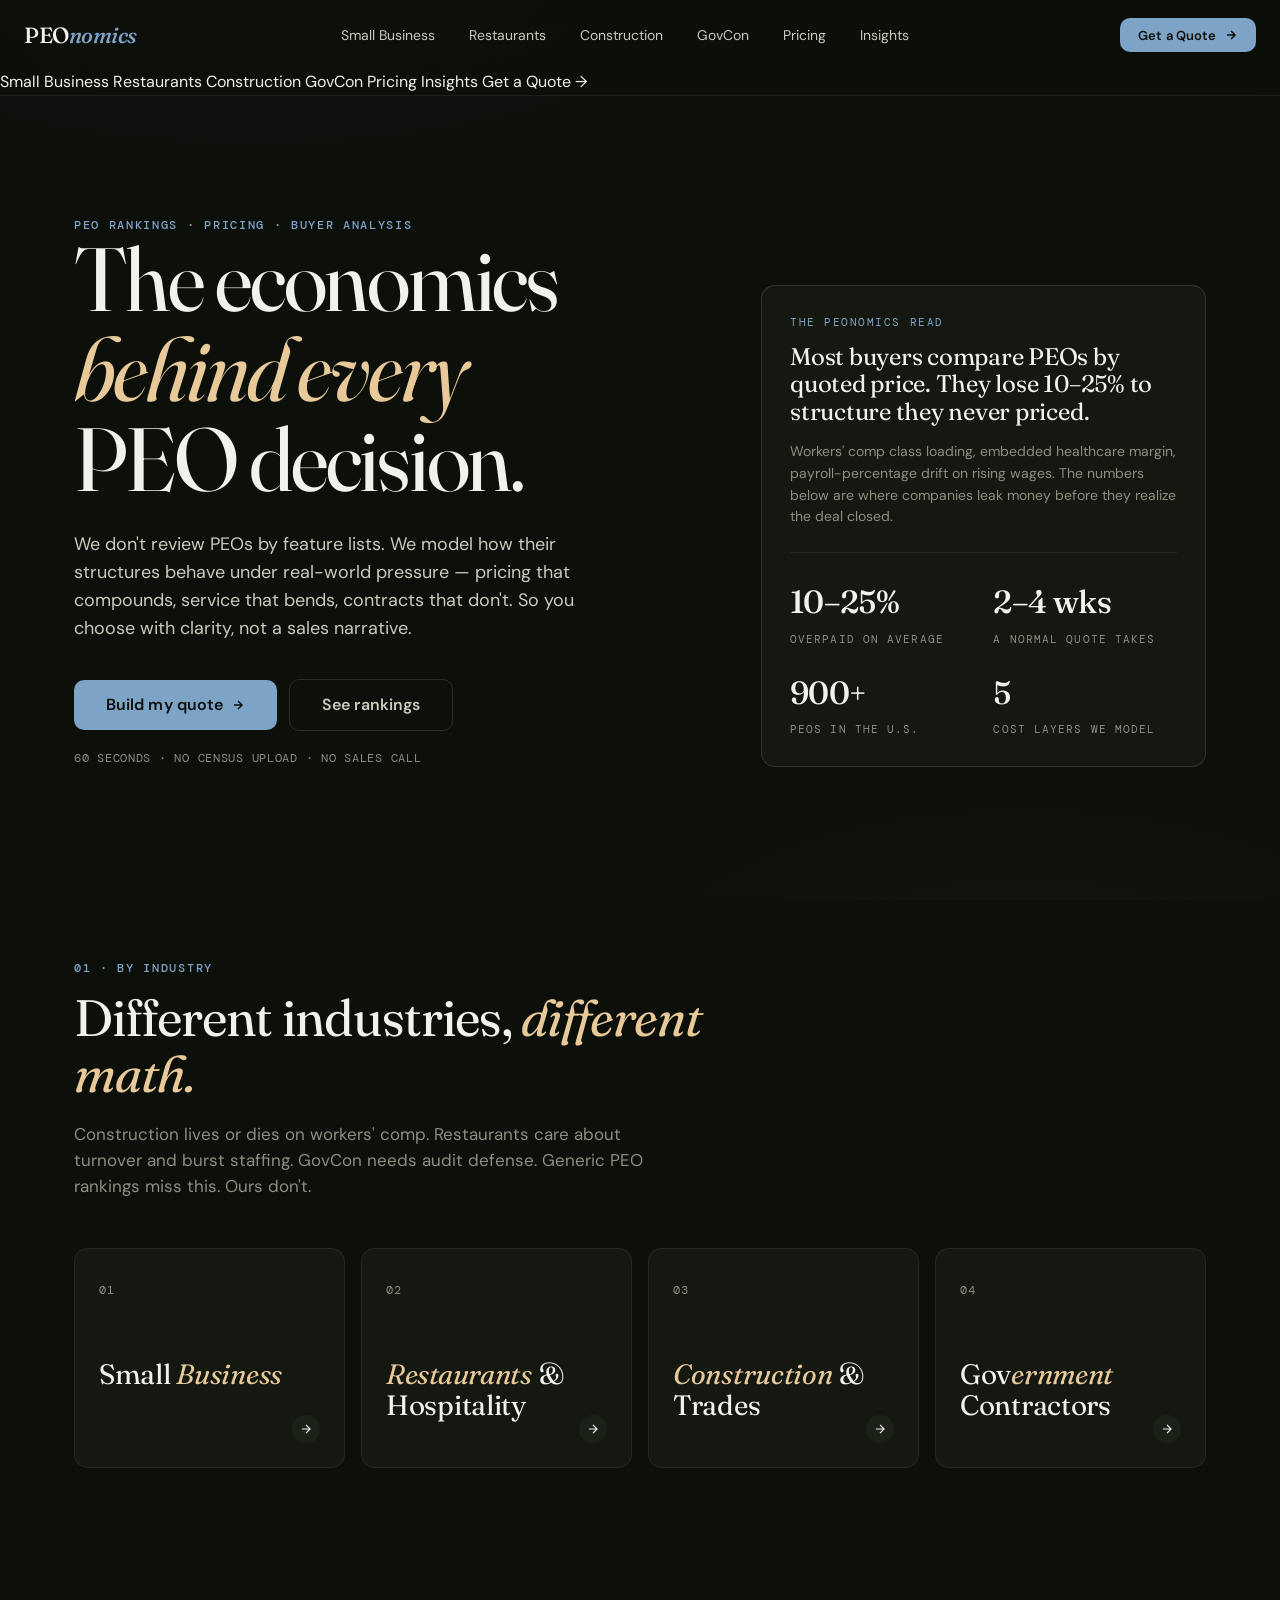
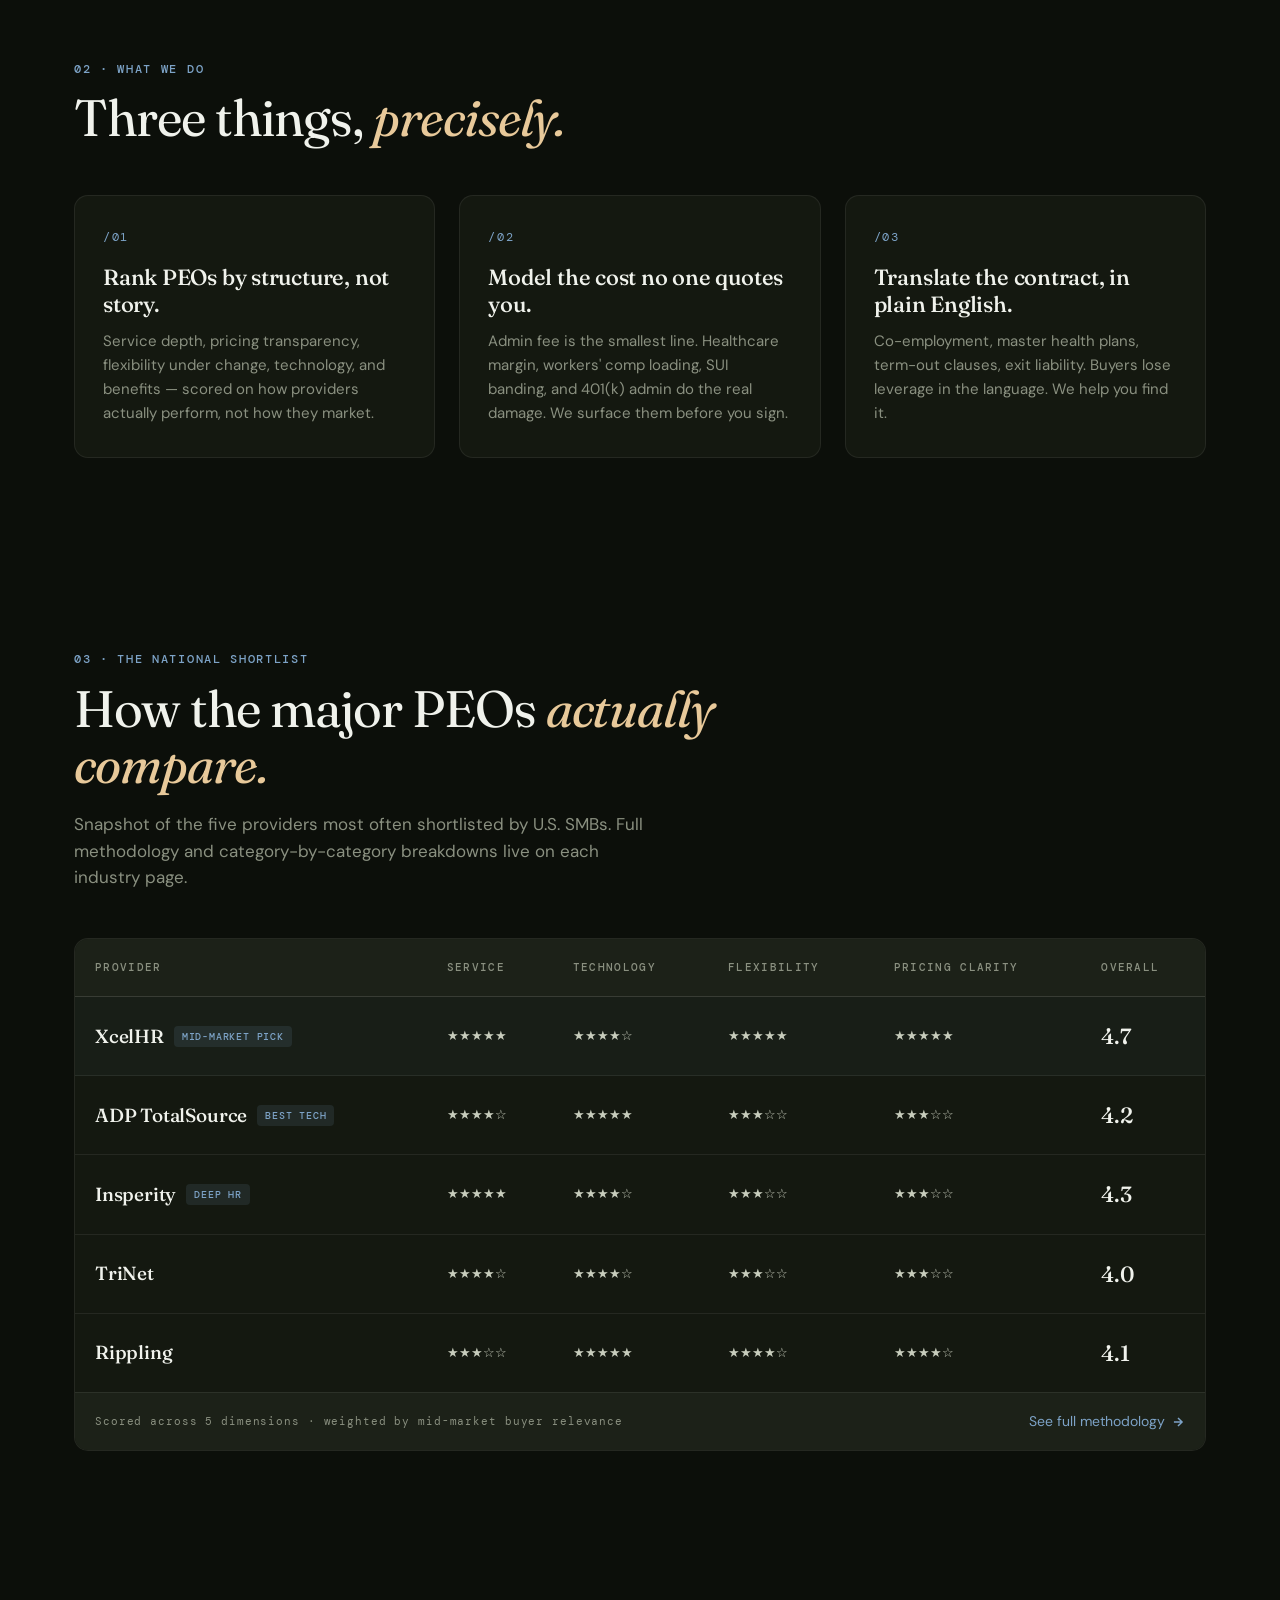
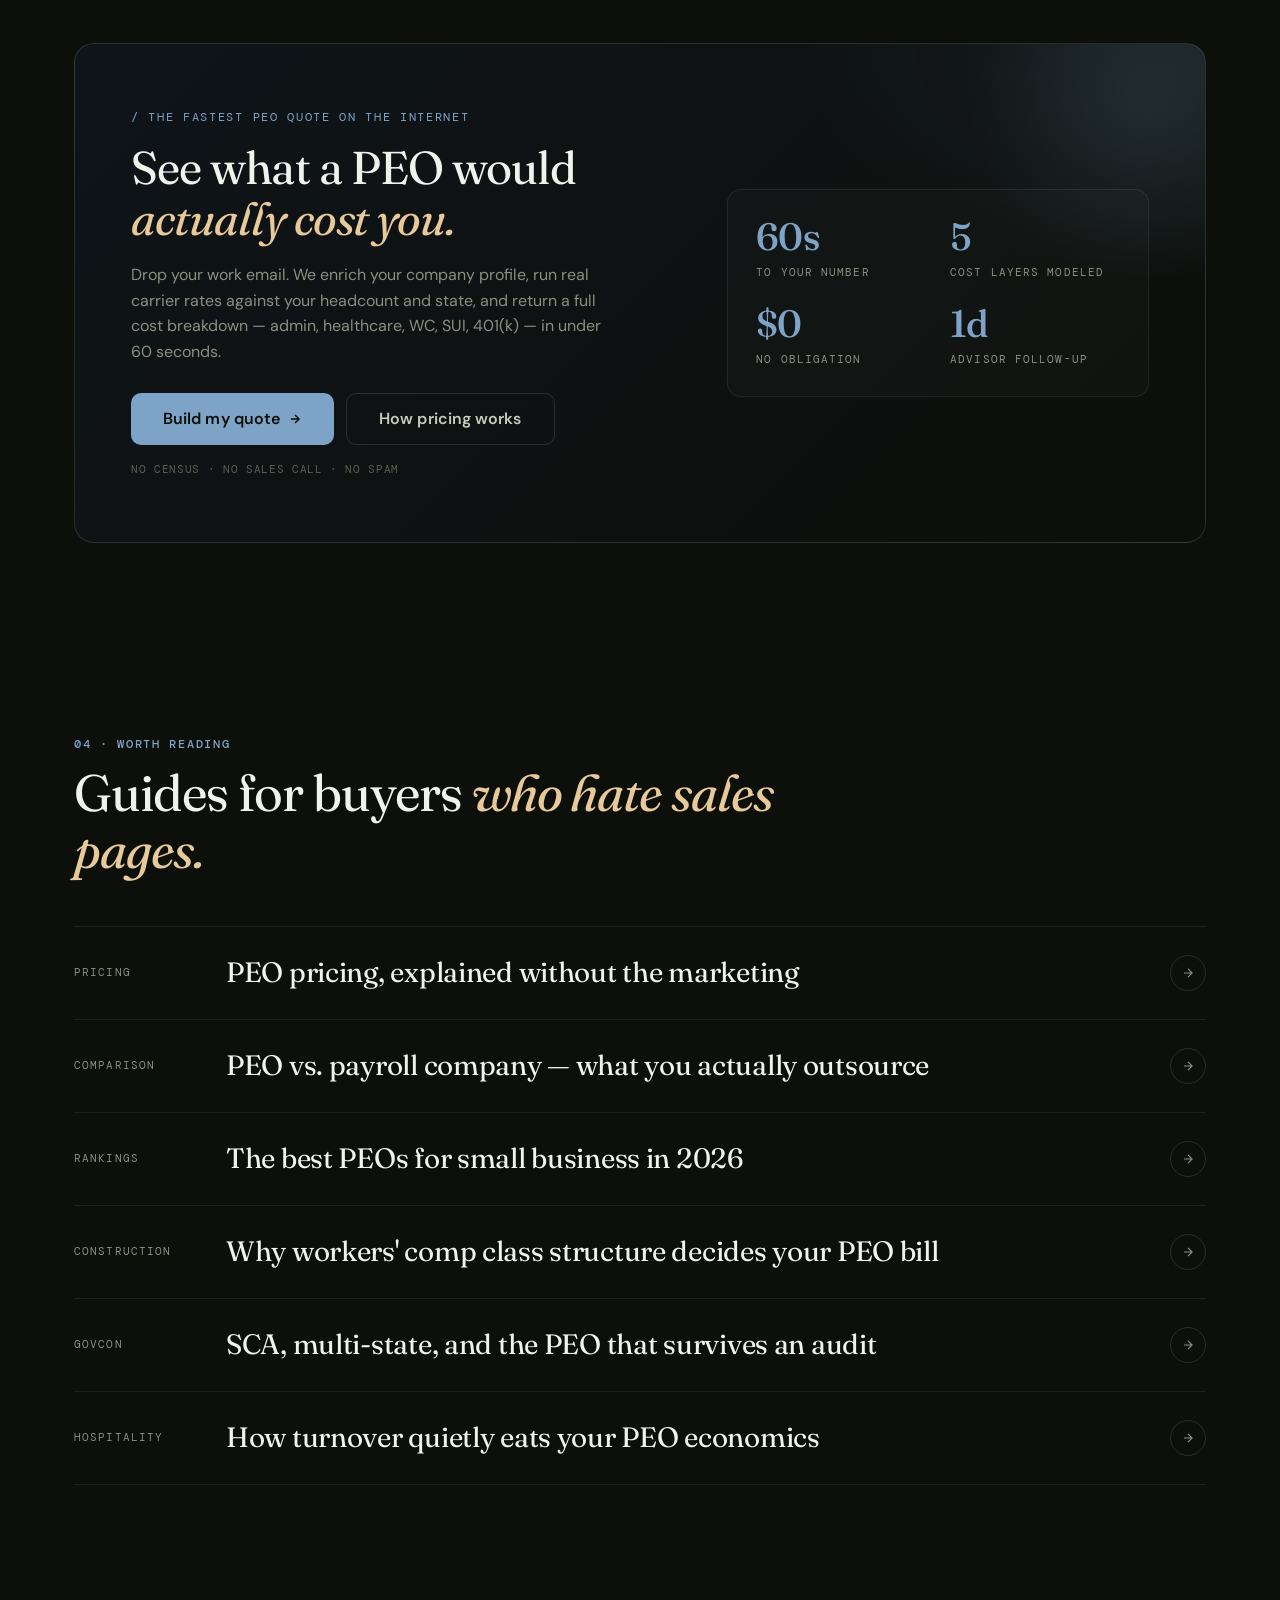
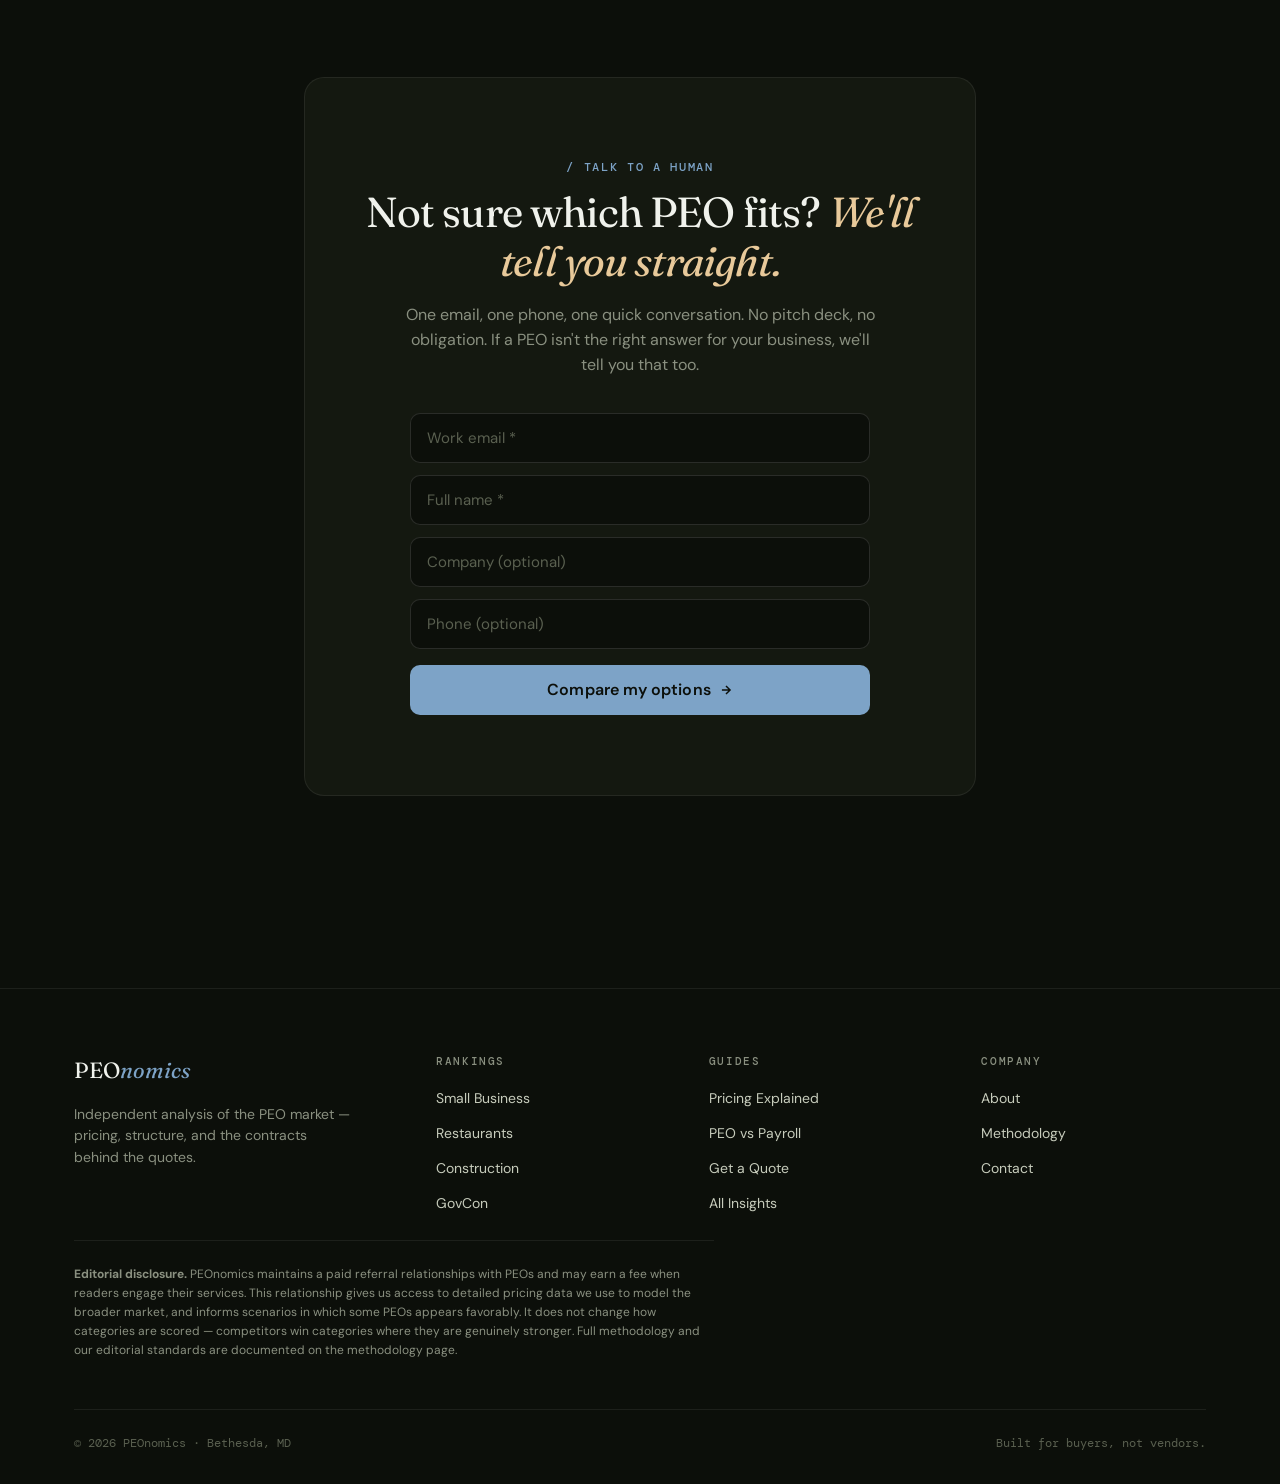
==== commit f8cd3c89: "Update index.html" ====
--- a/index.html
+++ b/index.html
@@ -435,7 +435,7 @@
       </div>
 
       <p class="footer-disclosure">
-        <strong>Editorial disclosure.</strong> PEOnomics maintains a paid referral relationship with XcelHR and may earn a fee when readers engage their services. This relationship gives us access to detailed pricing data we use to model the broader market, and informs scenarios in which XcelHR appears favorably. It does not change how categories are scored — competitors win categories where they are genuinely stronger. Full methodology and our editorial standards are documented on the <a href="/methodology.html">methodology page</a>.
+        <strong>Editorial disclosure.</strong> PEOnomics maintains a paid referral relationships with PEOs and may earn a fee when readers engage their services. This relationship gives us access to detailed pricing data we use to model the broader market, and informs scenarios in which some PEOs appears favorably. It does not change how categories are scored — competitors win categories where they are genuinely stronger. Full methodology and our editorial standards are documented on the <a href="/methodology.html">methodology page</a>.
       </p>
 
       <div class="footer-bottom">
